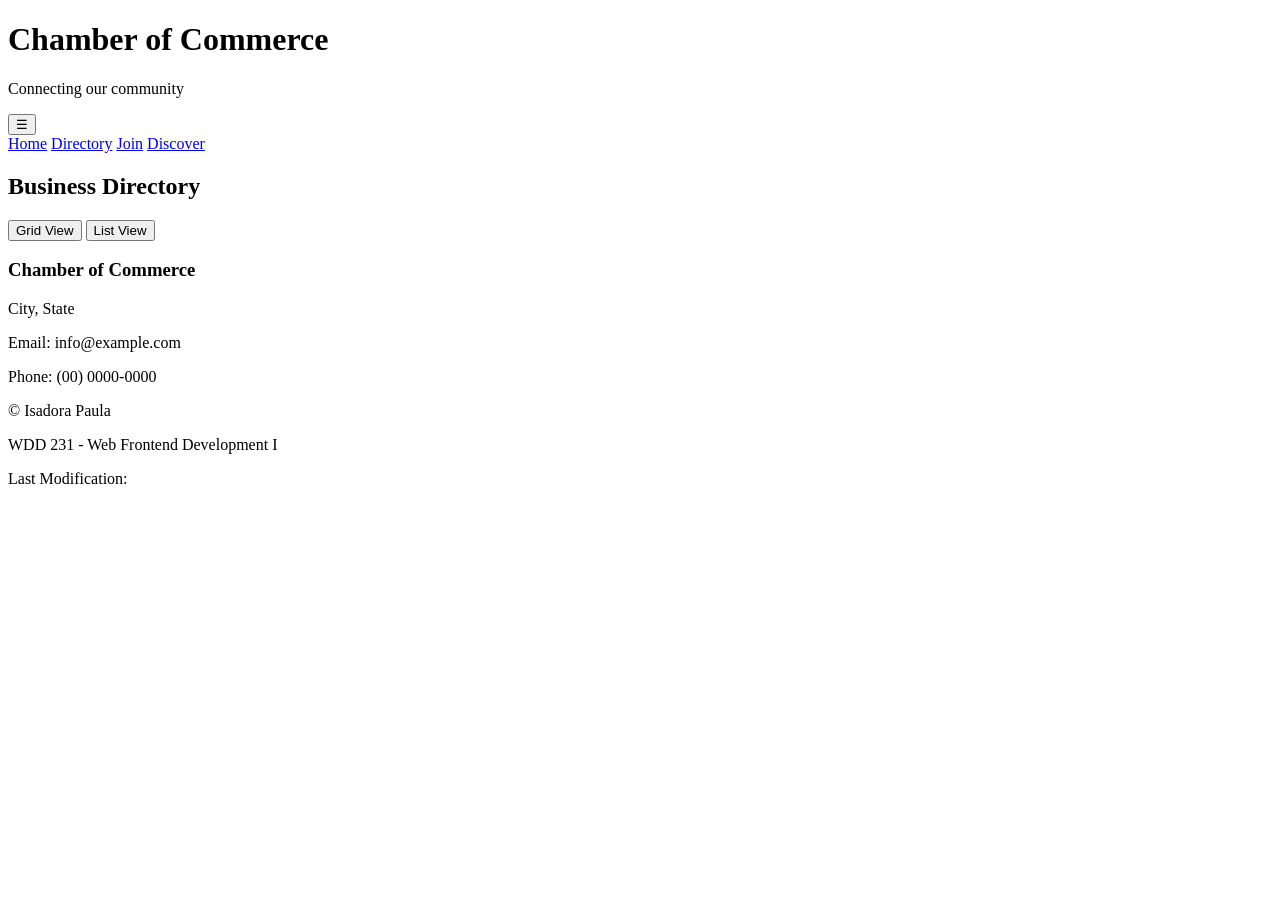
==== chamber/directory.html @ 8e3ac062 "W02 Learning Activity: Social Media Meta" ====
<!DOCTYPE html>
<html lang="en">
<head>
    <meta charset="UTF-8">
    <meta name="viewport" content="width=device-width, initial-scale=1.0">

    <meta name="description" content="Official business directory of the Chamber of Commerce. Discover local businesses, services and community partners.">
    <meta name="author" content="Isadora Paula">

    <title>Business Directory | Chamber of Commerce</title>

    <link rel="icon" href="images/isfavicon.ico">

    <!-- Open Graph / Facebook -->
    <meta property="og:title" content="Business Directory | Chamber of Commerce">
    <meta property="og:description" content="Discover local businesses and services in our community.">
    <meta property="og:image" content="https://username.github.io/wdd231/chamber/images/thumbnail.jpg">
    <meta property="og:url" content="https://username.github.io/wdd231/chamber/directory.html">
    <meta property="og:type" content="website">

    <!-- CSS -->
    <link rel="stylesheet" href="styles/normalize.css">
    <link rel="stylesheet" href="styles/small.css">
    <link rel="stylesheet" href="styles/large.css">

    <!-- JavaScript -->
    <script src="scripts/directory.js" defer></script>
</head>

<body>

    <header>
        <div class="site-name">
            <h1>Chamber of Commerce</h1>
            <p>Connecting our community</p>
        </div>

        <button id="menu-button" aria-label="Open navigation menu">
            ☰
        </button>

        <nav id="navigation">
            <a href="index.html">Home</a>
            <a href="directory.html" class="active">Directory</a>
            <a href="#">Join</a>
            <a href="#">Discover</a>
        </nav>
    </header>

    <main>
        <h2>Business Directory</h2>

        <div class="view-options">
            <button id="grid-view">Grid View</button>
            <button id="list-view">List View</button>
        </div>

        <div id="members-container" class="grid">
            <!-- Members will be loaded here using JavaScript -->
        </div>
    </main>

    <footer>
        <div class="contact-info">
            <h3>Chamber of Commerce</h3>
            <p>City, State</p>
            <p>Email: info@example.com</p>
            <p>Phone: (00) 0000-0000</p>
        </div>

        <div class="development-info">
            <p>&copy; <span id="current-year"></span> Isadora Paula</p>
            <p>WDD 231 - Web Frontend Development I</p>
            <p>Last Modification: <span id="last-modified"></span></p>
        </div>
    </footer>

</body>
</html>
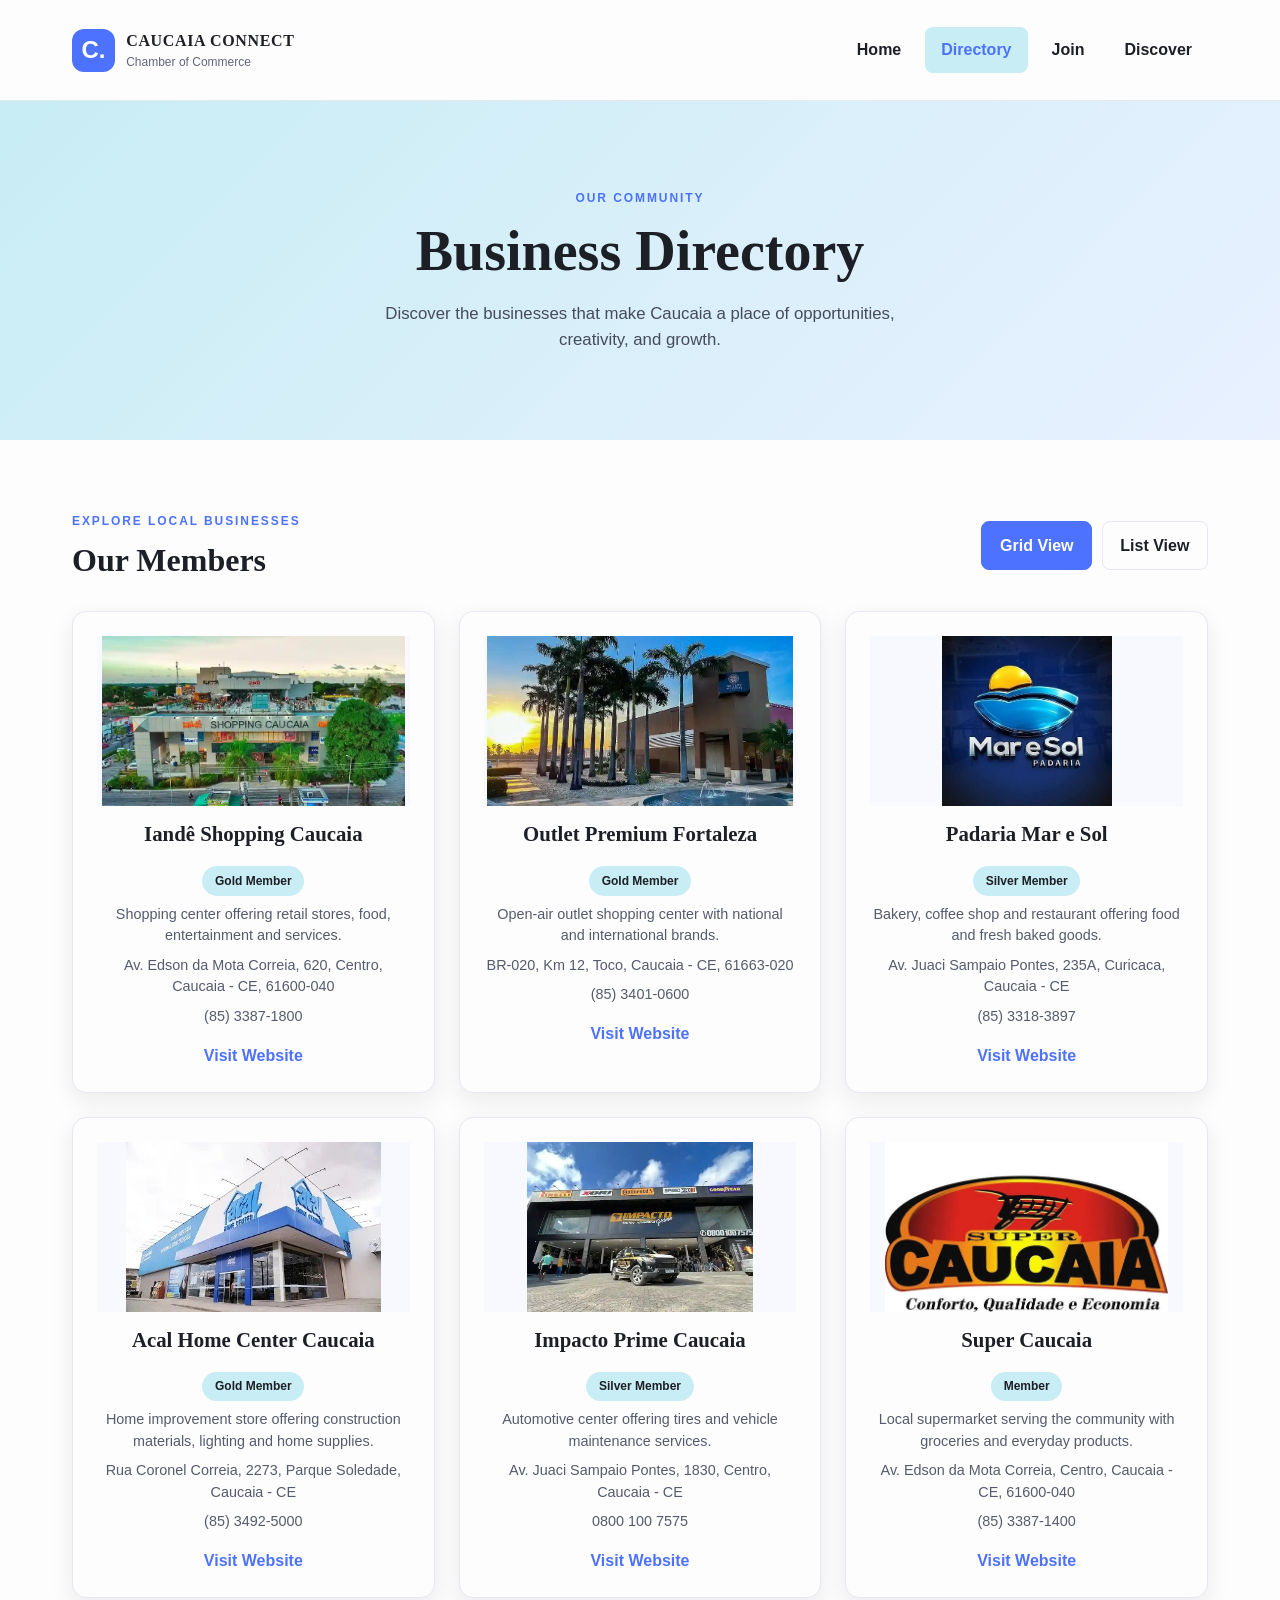
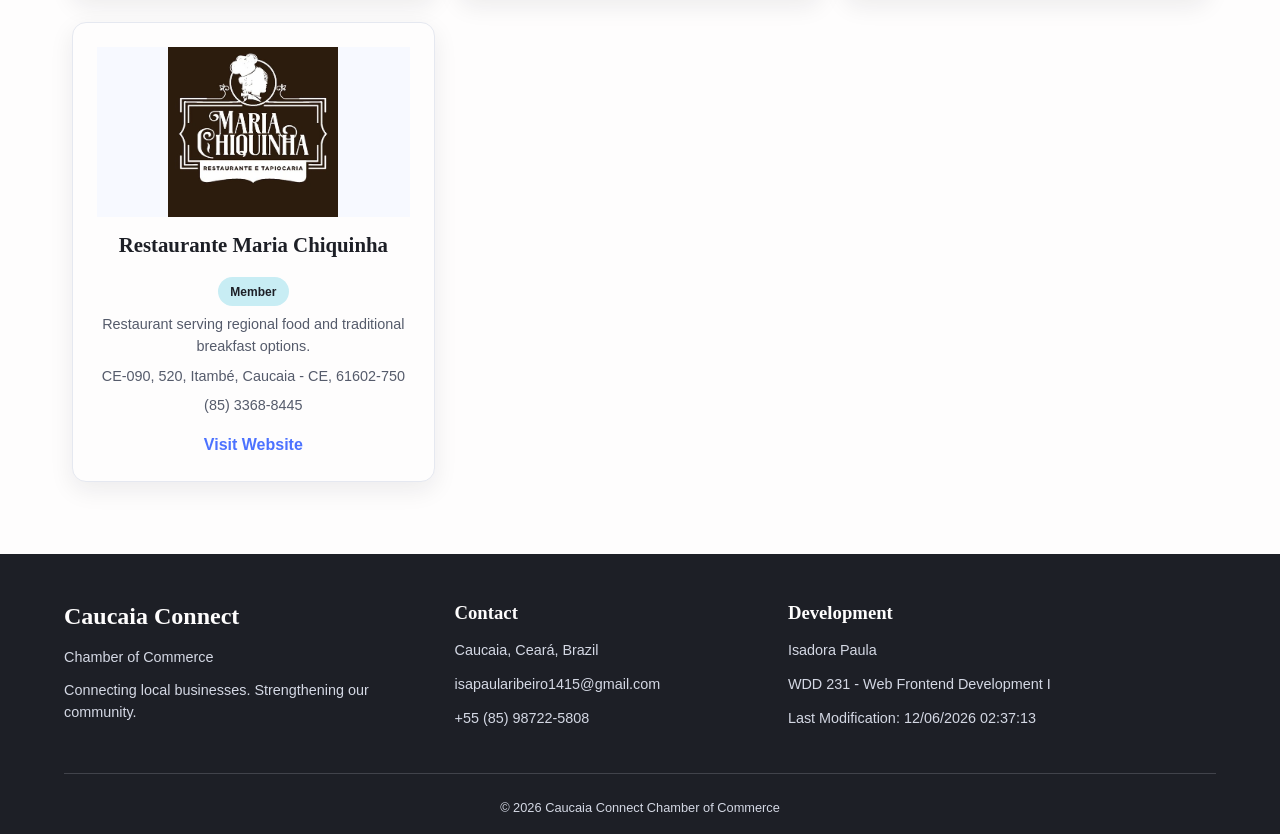
==== commit 995786b7: "W02 Assignment: Chamber Directory Page" ====
--- a/chamber/directory.html
+++ b/chamber/directory.html
@@ -5,21 +5,22 @@
     <meta charset="UTF-8">
     <meta name="viewport" content="width=device-width, initial-scale=1.0">
 
-    <meta name="description" content="Official business directory of the Chamber of Commerce. Discover local businesses, services and community partners.">
+    <!-- SEO -->
+    <title>Business Directory | Caucaia Connect</title>
+    <meta name="description" content="Explore local businesses in Caucaia, Ceará, Brazil. Connect with entrepreneurs, discover services, and support our community.">
     <meta name="author" content="Isadora Paula">
 
-    <title>Business Directory | Chamber of Commerce</title>
-
+    <!-- Favicon -->
     <link rel="icon" href="images/isfavicon.ico">
 
-    <!-- Open Graph / Facebook -->
-    <meta property="og:title" content="Business Directory | Chamber of Commerce">
-    <meta property="og:description" content="Discover local businesses and services in our community.">
-    <meta property="og:image" content="https://username.github.io/wdd231/chamber/images/thumbnail.jpg">
-    <meta property="og:url" content="https://username.github.io/wdd231/chamber/directory.html">
+    <!-- Facebook Open Graph -->
     <meta property="og:type" content="website">
+    <meta property="og:title" content="Business Directory | Caucaia Connect">
+    <meta property="og:description" content="Connecting local businesses. Strengthening our community.">
+    <meta property="og:image" content="https://isa-dotcom.github.io/wdd231/chamber/images/thumbnail.jpg">
+    <meta property="og:url" content="https://isa-dotcom.github.io/wdd231/chamber/directory.html">
 
-    <!-- CSS -->
+    <!-- Styles -->
     <link rel="stylesheet" href="styles/normalize.css">
     <link rel="stylesheet" href="styles/small.css">
     <link rel="stylesheet" href="styles/large.css">
@@ -29,52 +30,113 @@
 </head>
 
 <body>
+    <header>
+        <div class="header-container">
+            <div class="branding">
+                <a href="index.html" class="logo">
+                    <span class="logo-icon">C.</span>
+                    <span class="logo-text">
+                        <strong>CAUCAIA CONNECT</strong>
+                        <small>Chamber of Commerce</small>
+                    </span>
+                </a>
+            </div>
 
-    <header>
-        <div class="site-name">
-            <h1>Chamber of Commerce</h1>
-            <p>Connecting our community</p>
+            <button id="menu-button"
+                    type="button"
+                    aria-label="Open navigation menu"
+                    aria-expanded="false"
+                    aria-controls="navigation">
+                ☰
+            </button>
+
+            <nav id="navigation" aria-label="Main navigation">
+                <a href="index.html">Home</a>
+                <a href="directory.html" class="active" aria-current="page">Directory</a>
+                <a href="join.html">Join</a>
+                <a href="discover.html">Discover</a>
+            </nav>
         </div>
-
-        <button id="menu-button" aria-label="Open navigation menu">
-            ☰
-        </button>
-
-        <nav id="navigation">
-            <a href="index.html">Home</a>
-            <a href="directory.html" class="active">Directory</a>
-            <a href="#">Join</a>
-            <a href="#">Discover</a>
-        </nav>
     </header>
 
     <main>
-        <h2>Business Directory</h2>
+        <section class="page-intro">
+            <div class="intro-content">
+                <p class="eyebrow">OUR COMMUNITY</p>
+                <h1>Business Directory</h1>
+                <p>
+                    Discover the businesses that make Caucaia
+                    a place of opportunities, creativity,
+                    and growth.
+                </p>
+            </div>
+        </section>
 
-        <div class="view-options">
-            <button id="grid-view">Grid View</button>
-            <button id="list-view">List View</button>
-        </div>
+        <section class="directory-section" aria-labelledby="directory-heading">
+            <div class="directory-header">
+                <div>
+                    <p class="eyebrow">EXPLORE LOCAL BUSINESSES</p>
+                    <h2 id="directory-heading">Our Members</h2>
+                </div>
 
-        <div id="members-container" class="grid">
-            <!-- Members will be loaded here using JavaScript -->
-        </div>
+                <div class="view-options" aria-label="Directory display options">
+                    <button id="grid-view"
+                            type="button"
+                            class="view-button active"
+                            aria-pressed="true">
+                        Grid View
+                    </button>
+
+                    <button id="list-view"
+                            type="button"
+                            class="view-button"
+                            aria-pressed="false">
+                        List View
+                    </button>
+                </div>
+            </div>
+
+            <div id="members-container" class="grid">
+                <!-- Member cards generated by JavaScript -->
+            </div>
+        </section>
     </main>
 
     <footer>
-        <div class="contact-info">
-            <h3>Chamber of Commerce</h3>
-            <p>City, State</p>
-            <p>Email: info@example.com</p>
-            <p>Phone: (00) 0000-0000</p>
+        <div class="footer-container">
+            <div class="footer-brand">
+                <h2>Caucaia Connect</h2>
+                <p>Chamber of Commerce</p>
+                <p>
+                    Connecting local businesses.
+                    Strengthening our community.
+                </p>
+            </div>
+
+            <div class="footer-contact">
+                <h3>Contact</h3>
+                <p>Caucaia, Ceará, Brazil</p>
+                <p>isapaularibeiro1415@gmail.com</p>
+                <p>+55 (85) 98722-5808</p>
+            </div>
+
+            <div class="footer-info">
+                <h3>Development</h3>
+                <p>Isadora Paula</p>
+                <p>WDD 231 - Web Frontend Development I</p>
+                <p>
+                    Last Modification:
+                    <span id="last-modified"></span>
+                </p>
+            </div>
         </div>
 
-        <div class="development-info">
-            <p>&copy; <span id="current-year"></span> Isadora Paula</p>
-            <p>WDD 231 - Web Frontend Development I</p>
-            <p>Last Modification: <span id="last-modified"></span></p>
+        <div class="footer-bottom">
+            <p>
+                &copy; <span id="current-year"></span>
+                Caucaia Connect Chamber of Commerce
+            </p>
         </div>
     </footer>
-
 </body>
 </html>
--- a/chamber/styles/small.css
+++ b/chamber/styles/small.css
@@ -0,0 +1,484 @@
+
+/* ========================================
+   CAUCAIA CONNECT
+   MOBILE FIRST - SMALL SCREENS
+======================================== */
+
+/* COLOR VARIABLES */
+:root {
+    --primary: #4c72ff;
+    --secondary: #7c98ff;
+    --light-blue: #c8edf4;
+    --dark: #1d1f26;
+    --black: #000000;
+    --white: #fefdfd;
+
+    --background: #fefdfd;
+    --text: #1d1f26;
+
+    --border: #e5e8f0;
+    --shadow: 0 8px 24px rgba(29, 31, 38, 0.08);
+
+    --font-heading: 'Roca Two', Georgia, serif;
+    --font-body: 'Glacial Indifference', Arial, sans-serif;
+}
+
+/* GENERAL */
+* {
+    box-sizing: border-box;
+}
+
+html {
+    scroll-behavior: smooth;
+}
+
+body {
+    font-family: var(--font-body);
+    background-color: var(--background);
+    color: var(--text);
+    font-size: 16px;
+    line-height: 1.5;
+    overflow-wrap: break-word;
+}
+
+h1,
+h2,
+h3 {
+    font-family: var(--font-heading);
+    color: var(--dark);
+    line-height: 1.2;
+}
+
+p {
+    margin-bottom: 0.75rem;
+}
+
+button {
+    border: none;
+    font: inherit;
+    cursor: pointer;
+}
+
+a {
+    text-decoration: none;
+    color: inherit;
+}
+
+img {
+    max-width: 100%;
+    display: block;
+}
+
+/* ACCESSIBILITY */
+:focus-visible {
+    outline: 3px solid var(--primary);
+    outline-offset: 3px;
+}
+
+/* HEADER */
+header {
+    background-color: var(--white);
+    border-bottom: 1px solid var(--border);
+    position: relative;
+    z-index: 10;
+}
+
+.header-container {
+    max-width: 1200px;
+    margin: 0 auto;
+    padding: 1rem 5%;
+
+    display: flex;
+    justify-content: space-between;
+    align-items: center;
+    flex-wrap: wrap;
+
+    min-height: 100px;
+}
+
+/* BRANDING */
+.logo {
+    display: flex;
+    align-items: center;
+    gap: 0.7rem;
+}
+
+.logo-icon {
+    width: 43px;
+    height: 43px;
+    flex-shrink: 0;
+
+    background-color: var(--primary);
+    color: var(--white);
+    border-radius: 12px;
+
+    display: grid;
+    place-items: center;
+
+    font-size: 1.5rem;
+    font-weight: bold;
+}
+
+.logo-text {
+    display: flex;
+    flex-direction: column;
+}
+
+.logo-text strong {
+    font-family: var(--font-heading);
+    font-size: 1rem;
+    letter-spacing: 0.04em;
+    color: var(--dark);
+}
+
+.logo-text small {
+    color: #626779;
+    font-size: 0.75rem;
+}
+
+/* MOBILE MENU BUTTON */
+#menu-button {
+    background-color: var(--light-blue);
+    color: var(--dark);
+    font-size: 1.5rem;
+    padding: 0.4rem 0.8rem;
+    border-radius: 8px;
+}
+
+/* NAVIGATION */
+#navigation {
+    display: none;
+    flex-direction: column;
+    width: 100%;
+    gap: 0.3rem;
+    padding-top: 1rem;
+}
+
+#navigation.open {
+    display: flex;
+}
+
+#navigation a {
+    padding: 0.8rem 1rem;
+    color: var(--dark);
+    border-radius: 8px;
+    font-weight: 600;
+    transition: background-color 0.3s ease;
+}
+
+#navigation a:hover,
+#navigation a.active {
+    background-color: var(--light-blue);
+    color: var(--primary);
+}
+
+/* PAGE INTRO */
+.page-intro {
+    background: linear-gradient(
+        135deg,
+        var(--light-blue),
+        #e9f1ff
+    );
+
+    padding: 4rem 5%;
+    text-align: center;
+}
+
+.intro-content {
+    max-width: 750px;
+    margin: 0 auto;
+}
+
+.eyebrow {
+    color: var(--primary);
+    font-size: 0.75rem;
+    font-weight: bold;
+    letter-spacing: 0.16em;
+    text-transform: uppercase;
+    margin-bottom: 0.7rem;
+}
+
+.page-intro h1 {
+    font-size: clamp(2.2rem, 8vw, 3.5rem);
+    margin-bottom: 1rem;
+}
+
+.page-intro p:last-child {
+    max-width: 580px;
+    margin: 0 auto;
+    color: #454b5b;
+    font-size: 1.05rem;
+}
+
+/* DIRECTORY SECTION */
+.directory-section {
+    max-width: 1200px;
+    margin: 0 auto;
+    padding: 3rem 5%;
+}
+
+.directory-header {
+    display: flex;
+    flex-direction: column;
+    gap: 1.5rem;
+    margin-bottom: 2rem;
+}
+
+.directory-header h2 {
+    font-size: 2rem;
+}
+
+/* VIEW BUTTONS */
+.view-options {
+    display: flex;
+    flex-wrap: wrap;
+    gap: 0.6rem;
+}
+
+.view-button {
+    padding: 0.7rem 1.1rem;
+
+    background-color: var(--white);
+    color: var(--dark);
+
+    border: 1px solid var(--border);
+    border-radius: 8px;
+
+    font-weight: bold;
+    transition: background-color 0.3s ease,
+                color 0.3s ease;
+}
+
+.view-button:hover,
+.view-button.active {
+    background-color: var(--primary);
+    color: var(--white);
+    border-color: var(--primary);
+}
+
+/* MEMBERS GRID */
+
+#members-container {
+    display: grid;
+    grid-template-columns: minmax(0, 1fr);
+    gap: 1.5rem;
+
+    min-width: 0;
+
+    /* Reserve space while JSON loads */
+    min-height: 1800px;
+}
+
+@media screen and (min-width: 700px) {
+    #members-container {
+        min-height: 1100px;
+    }
+}
+
+@media screen and (min-width: 1000px) {
+    #members-container {
+        min-height: 850px;
+    }
+}
+
+/* MEMBER CARD */
+.member-card {
+    min-width: 0;
+    background-color: var(--white);
+
+    border: 1px solid var(--border);
+    border-radius: 14px;
+    overflow: hidden;
+
+    box-shadow: var(--shadow);
+    padding: 1.5rem;
+
+    text-align: center;
+
+    transition: box-shadow 0.3s ease;
+}
+
+.member-card:hover {
+    box-shadow: 0 12px 30px rgba(29, 31, 38, 0.12);
+}
+
+/* MEMBER IMAGE */
+.member-card img {
+    display: block;
+
+    width: 100%;
+    height: 170px;
+
+    aspect-ratio: 3 / 2;
+    object-fit: contain;
+    object-position: center;
+
+    margin: 0 auto 1rem;
+
+    background-color: #f7f9ff;
+}
+
+/* MEMBER INFORMATION */
+.member-card h3 {
+    font-size: 1.3rem;
+    margin-bottom: 0.7rem;
+}
+
+.member-card p {
+    font-size: 0.9rem;
+    color: #555b6b;
+    margin-bottom: 0.5rem;
+    overflow-wrap: anywhere;
+}
+
+.member-card a {
+    display: inline-block;
+    color: var(--primary);
+    font-weight: bold;
+    margin-top: 0.5rem;
+}
+
+.member-card a:hover {
+    text-decoration: underline;
+}
+
+/* MEMBERSHIP BADGE */
+.membership-level {
+    display: inline-block;
+
+    background-color: var(--light-blue);
+    color: var(--dark);
+
+    padding: 0.35rem 0.8rem;
+    border-radius: 20px;
+
+    font-size: 0.75rem;
+    font-weight: bold;
+
+    margin: 0.5rem 0;
+}
+
+/* LIST VIEW */
+#members-container.list {
+    display: flex;
+    flex-direction: column;
+    gap: 0;
+}
+
+#members-container.list .member-card {
+    display: flex;
+    flex-direction: column;
+    align-items: flex-start;
+
+    text-align: left;
+
+    box-shadow: none;
+    border-radius: 0;
+    border: none;
+    border-bottom: 1px solid var(--border);
+
+    padding: 1.2rem 0;
+}
+
+#members-container.list .member-card img {
+    display: none;
+}
+
+#members-container.list .member-card:hover {
+    transform: none;
+    background-color: #f6f8ff;
+}
+
+/* LOADING AND ERROR MESSAGES */
+.loading-message,
+.error-message {
+    padding: 2rem;
+    text-align: center;
+    color: #555b6b;
+}
+
+
+/* FOOTER */
+footer {
+    background-color: var(--dark);
+    color: var(--white);
+    padding: 3rem 5% 1rem;
+
+    /* Keep footer layout predictable */
+    min-height: 280px;
+}
+
+.footer-container {
+    max-width: 1200px;
+    margin: 0 auto;
+
+    display: grid;
+    grid-template-columns: minmax(0, 1fr);
+    gap: 2rem;
+}
+
+.footer-brand,
+.footer-contact,
+.footer-info {
+    min-width: 0;
+}
+
+footer h2,
+footer h3 {
+    color: var(--white);
+    margin-bottom: 1rem;
+}
+
+footer h2 {
+    font-size: 1.5rem;
+}
+
+footer p {
+    color: #d4d8e4;
+    font-size: 0.9rem;
+}
+
+.footer-bottom {
+    max-width: 1200px;
+    margin: 2rem auto 0;
+    padding-top: 1.5rem;
+    border-top: 1px solid #41434b;
+    text-align: center;
+}
+
+.footer-bottom p {
+    margin-bottom: 0;
+    font-size: 0.8rem;
+}
+
+/* VERY SMALL SCREENS */
+@media screen and (max-width: 360px) {
+
+    .logo-text strong {
+        font-size: 0.85rem;
+    }
+
+    .logo-text small {
+        font-size: 0.65rem;
+    }
+
+    .view-button {
+        padding: 0.6rem 0.8rem;
+        font-size: 0.85rem;
+    }
+
+    .member-card {
+        padding: 1rem;
+    }
+}
+
+/* REDUCED MOTION ACCESSIBILITY */
+@media (prefers-reduced-motion: reduce) {
+
+    *,
+    *::before,
+    *::after {
+        scroll-behavior: auto !important;
+        transition-duration: 0.01ms !important;
+    }
+}
--- a/chamber/styles/large.css
+++ b/chamber/styles/large.css
@@ -0,0 +1,136 @@
+
+/* ========================================
+   CAUCAIA CONNECT
+   LARGE SCREENS
+======================================== */
+
+/* TABLETS AND SMALL DESKTOPS */
+@media screen and (min-width: 700px) {
+
+    /* HEADER */
+    .header-container {
+        flex-wrap: nowrap;
+        padding: 1.2rem 4%;
+        min-height: 100px;
+    }
+
+    /* HIDE MOBILE MENU */
+    #menu-button {
+        display: none;
+    }
+
+    /* DESKTOP NAVIGATION */
+    #navigation {
+        display: flex;
+        flex-direction: row;
+        align-items: center;
+        justify-content: flex-end;
+
+        width: auto;
+        padding-top: 0;
+        gap: 0.5rem;
+    }
+
+    #navigation a {
+        padding: 0.7rem 1rem;
+    }
+
+    /* PAGE INTRO */
+    .page-intro {
+        padding: 5.5rem 5%;
+    }
+
+    .page-intro h1 {
+        font-size: 3.5rem;
+    }
+
+    /* DIRECTORY */
+    .directory-section {
+        padding: 4rem 4%;
+    }
+
+    .directory-header {
+        flex-direction: row;
+        justify-content: space-between;
+        align-items: center;
+    }
+
+    /* MEMBER GRID */
+    #members-container {
+        grid-template-columns: repeat(2, minmax(0, 1fr));
+        gap: 1.5rem;
+    }
+
+    /* MEMBER LIST */
+    #members-container.list {
+        display: flex;
+        flex-direction: column;
+    }
+
+    #members-container.list .member-card {
+        flex-direction: row;
+        align-items: center;
+        justify-content: flex-start;
+        gap: 1rem;
+    }
+
+    #members-container.list .member-card img {
+        display: block;
+
+        width: 100px;
+        height: 80px;
+
+        aspect-ratio: 5 / 4;
+        object-fit: contain;
+
+        margin: 0 1rem 0 0;
+        flex-shrink: 0;
+    }
+
+    /* FOOTER */
+    .footer-container {
+        grid-template-columns: repeat(2, minmax(0, 1fr));
+        gap: 3rem;
+    }
+}
+
+
+/* DESKTOP SCREENS */
+@media screen and (min-width: 1000px) {
+
+    .header-container {
+        padding: 1.2rem 2rem;
+    }
+
+    /* THREE-COLUMN GRID */
+    #members-container {
+        grid-template-columns: repeat(3, minmax(0, 1fr));
+    }
+
+    /* LIST VIEW ALWAYS ONE COLUMN */
+    #members-container.list {
+        display: flex;
+        flex-direction: column;
+    }
+
+    .directory-section {
+        padding: 4.5rem 2rem;
+    }
+
+    /* FOOTER */
+    .footer-container {
+        grid-template-columns: 1.2fr 1fr 1.5fr;
+    }
+}
+
+
+/* LARGE DESKTOP */
+@media screen and (min-width: 1400px) {
+
+    .header-container,
+    .directory-section,
+    .footer-container {
+        max-width: 1200px;
+    }
+
+}
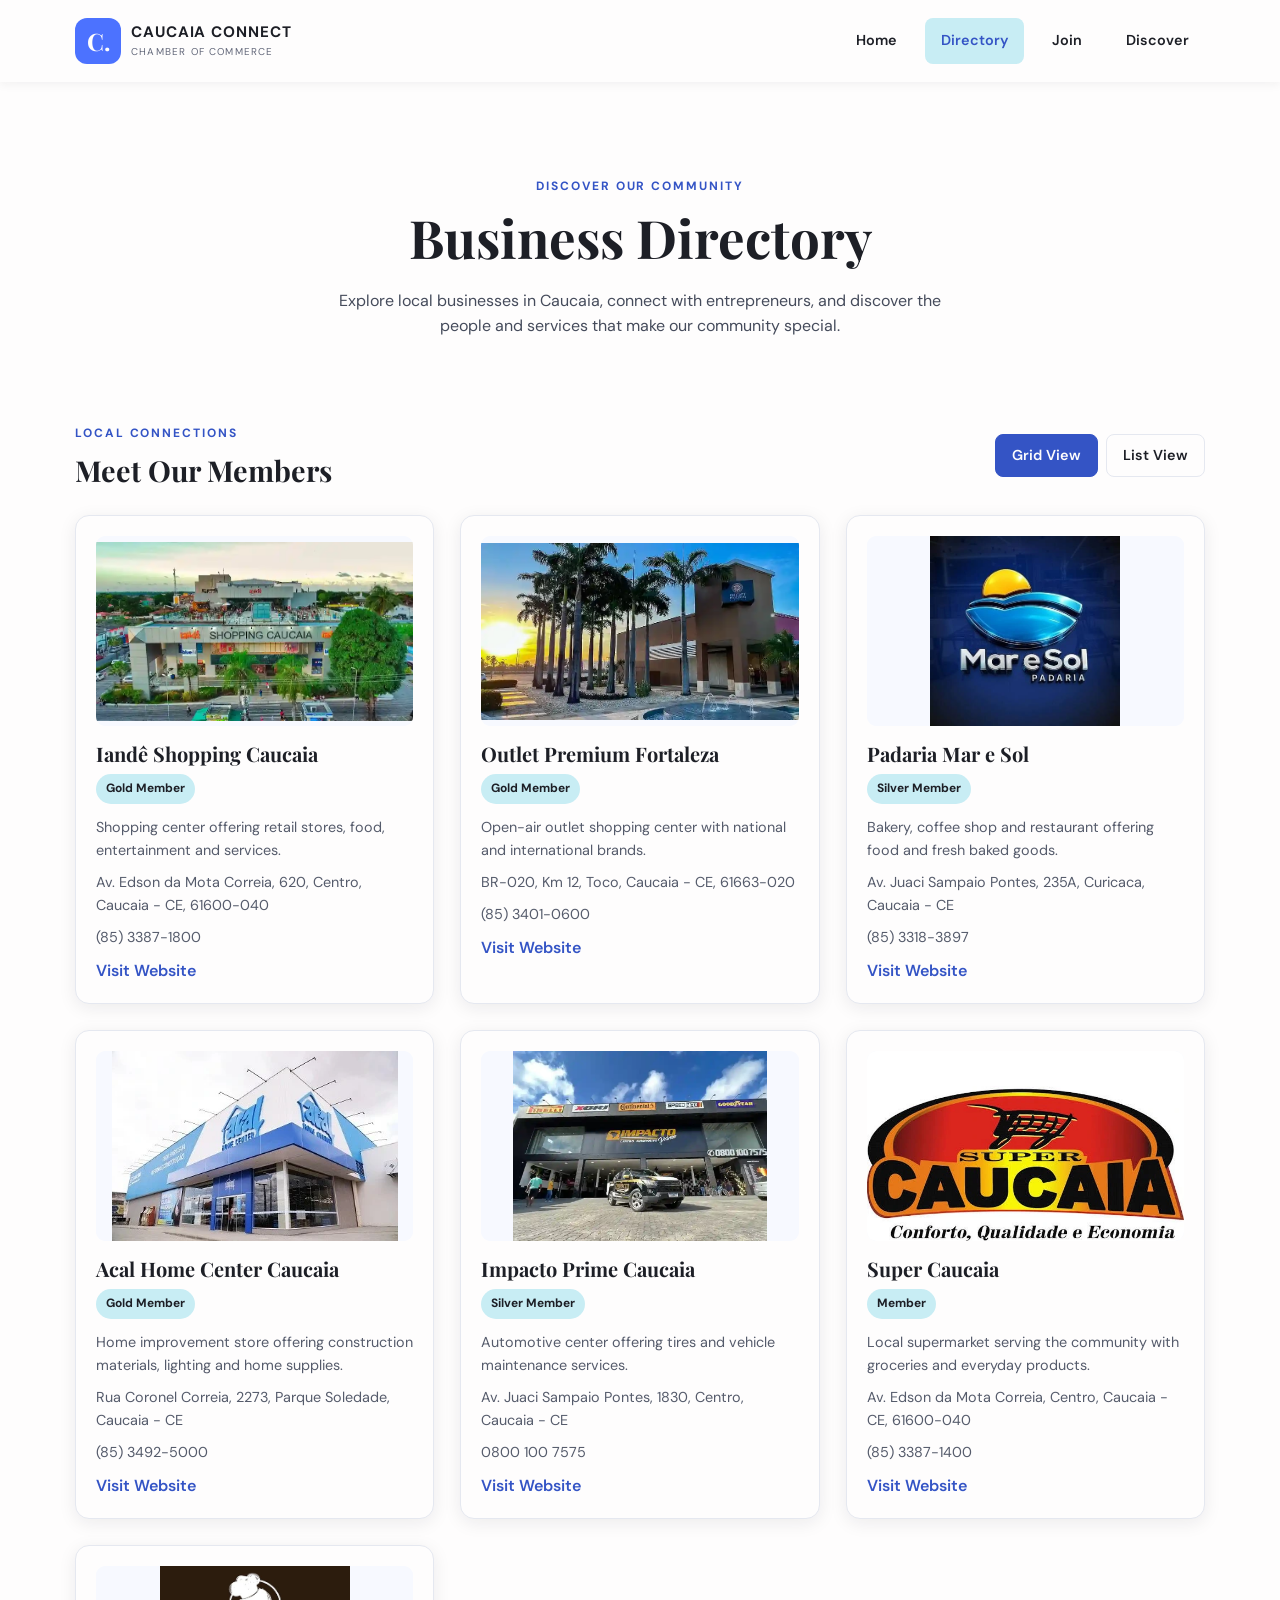
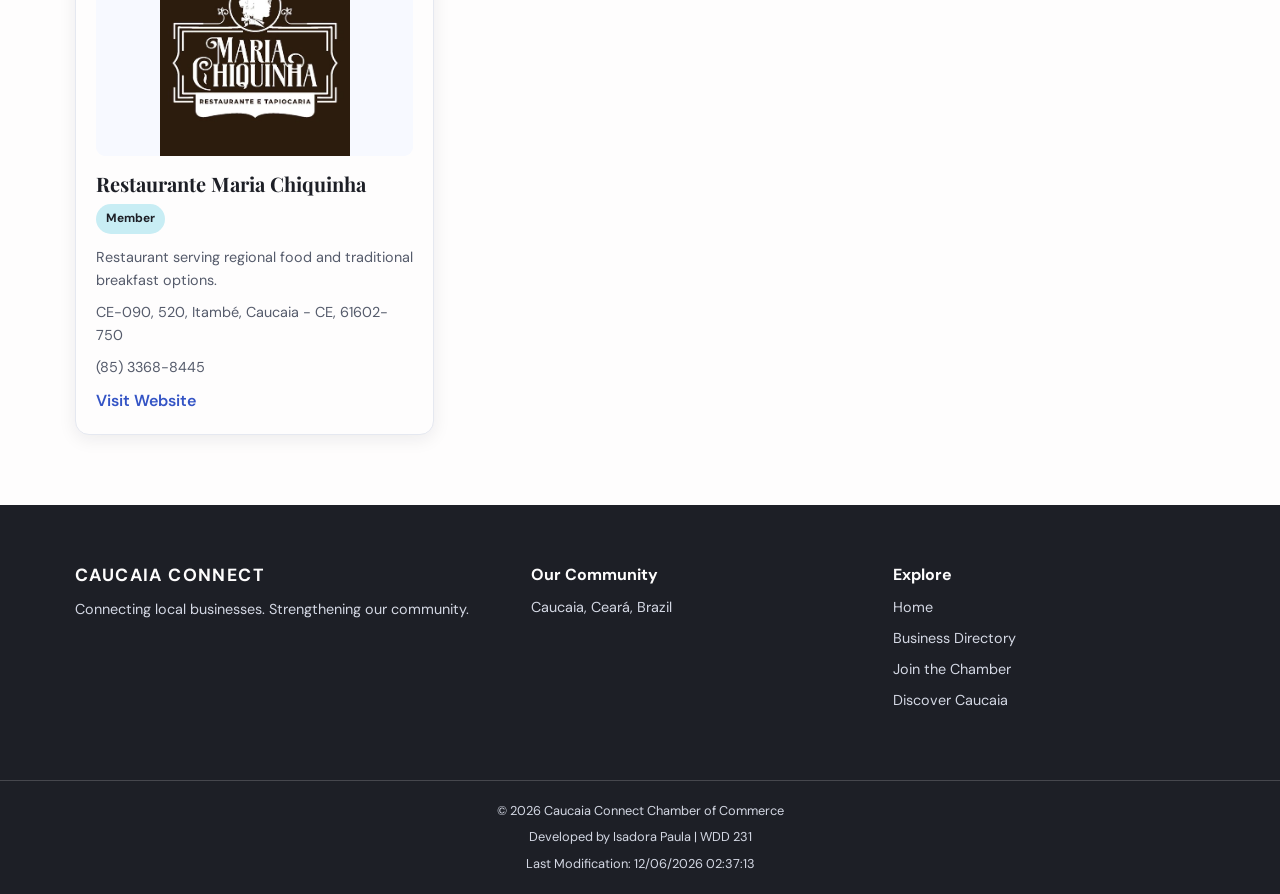
==== commit 3bbfd553: "another changes" ====
--- a/chamber/directory.html
+++ b/chamber/directory.html
@@ -5,22 +5,28 @@
     <meta charset="UTF-8">
     <meta name="viewport" content="width=device-width, initial-scale=1.0">
 
-    <!-- SEO -->
     <title>Business Directory | Caucaia Connect</title>
-    <meta name="description" content="Explore local businesses in Caucaia, Ceará, Brazil. Connect with entrepreneurs, discover services, and support our community.">
+
+    <meta name="description" content="Explore local businesses in Caucaia, Ceará, Brazil. Discover services, connect with entrepreneurs, and support our community.">
+
     <meta name="author" content="Isadora Paula">
+
+    <!-- Open Graph -->
+    <meta property="og:title" content="Caucaia Connect | Local Business Directory">
+    <meta property="og:description" content="Discover local businesses, connect with entrepreneurs, and help strengthen the Caucaia community.">
+    <meta property="og:type" content="website">
+    <meta property="og:image" content="https://isa-dotcom.github.io/wdd231/chamber/images/thumbnail.png">
+    <meta property="og:url" content="https://isa-dotcom.github.io/wdd231/chamber/directory.html">
 
     <!-- Favicon -->
     <link rel="icon" href="images/isfavicon.ico">
 
-    <!-- Facebook Open Graph -->
-    <meta property="og:type" content="website">
-    <meta property="og:title" content="Business Directory | Caucaia Connect">
-    <meta property="og:description" content="Connecting local businesses. Strengthening our community.">
-    <meta property="og:image" content="https://isa-dotcom.github.io/wdd231/chamber/images/thumbnail.jpg">
-    <meta property="og:url" content="https://isa-dotcom.github.io/wdd231/chamber/directory.html">
+    <!-- Google Fonts -->
+    <link rel="preconnect" href="https://fonts.googleapis.com">
+    <link rel="preconnect" href="https://fonts.gstatic.com" crossorigin>
+    <link href="https://fonts.googleapis.com/css2?family=DM+Sans:wght@400;500;600;700&family=Playfair+Display:wght@600;700&display=swap" rel="stylesheet">
 
-    <!-- Styles -->
+    <!-- CSS -->
     <link rel="stylesheet" href="styles/normalize.css">
     <link rel="stylesheet" href="styles/small.css">
     <link rel="stylesheet" href="styles/large.css">
@@ -32,22 +38,19 @@
 <body>
     <header>
         <div class="header-container">
-            <div class="branding">
-                <a href="index.html" class="logo">
-                    <span class="logo-icon">C.</span>
-                    <span class="logo-text">
-                        <strong>CAUCAIA CONNECT</strong>
-                        <small>Chamber of Commerce</small>
-                    </span>
-                </a>
-            </div>
+            <a class="logo" href="index.html" aria-label="Caucaia Connect home">
+                <span class="logo-icon">C.</span>
+                <span class="logo-text">
+                    <strong>CAUCAIA CONNECT</strong>
+                    <small>CHAMBER OF COMMERCE</small>
+                </span>
+            </a>
 
             <button id="menu-button"
-                    type="button"
                     aria-label="Open navigation menu"
                     aria-expanded="false"
                     aria-controls="navigation">
-                ☰
+                <span class="menu-icon"></span>
             </button>
 
             <nav id="navigation" aria-label="Main navigation">
@@ -61,81 +64,73 @@
 
     <main>
         <section class="page-intro">
-            <div class="intro-content">
-                <p class="eyebrow">OUR COMMUNITY</p>
-                <h1>Business Directory</h1>
-                <p>
-                    Discover the businesses that make Caucaia
-                    a place of opportunities, creativity,
-                    and growth.
-                </p>
-            </div>
+            <p class="eyebrow">DISCOVER OUR COMMUNITY</p>
+            <h1>Business Directory</h1>
+            <p>
+                Explore local businesses in Caucaia, connect with entrepreneurs,
+                and discover the people and services that make our community special.
+            </p>
         </section>
 
-        <section class="directory-section" aria-labelledby="directory-heading">
+        <section class="directory-section" aria-labelledby="directory-title">
             <div class="directory-header">
                 <div>
-                    <p class="eyebrow">EXPLORE LOCAL BUSINESSES</p>
-                    <h2 id="directory-heading">Our Members</h2>
+                    <p class="eyebrow">LOCAL CONNECTIONS</p>
+                    <h2 id="directory-title">Meet Our Members</h2>
                 </div>
 
-                <div class="view-options" aria-label="Directory display options">
+                <div class="view-controls" aria-label="Directory display options">
                     <button id="grid-view"
+                            class="view-button active"
                             type="button"
-                            class="view-button active"
+                            aria-label="Display businesses in grid view"
                             aria-pressed="true">
                         Grid View
                     </button>
 
                     <button id="list-view"
+                            class="view-button"
                             type="button"
-                            class="view-button"
+                            aria-label="Display businesses in list view"
                             aria-pressed="false">
                         List View
                     </button>
                 </div>
             </div>
 
-            <div id="members-container" class="grid">
-                <!-- Member cards generated by JavaScript -->
+            <div id="members-container" class="grid-view" aria-live="polite">
+                <p class="loading-message">Loading local businesses...</p>
             </div>
         </section>
     </main>
 
     <footer>
         <div class="footer-container">
-            <div class="footer-brand">
-                <h2>Caucaia Connect</h2>
-                <p>Chamber of Commerce</p>
-                <p>
-                    Connecting local businesses.
-                    Strengthening our community.
-                </p>
-            </div>
+            <section class="footer-brand">
+                <h2>CAUCAIA CONNECT</h2>
+                <p>Connecting local businesses. Strengthening our community.</p>
+            </section>
 
-            <div class="footer-contact">
-                <h3>Contact</h3>
+            <section class="footer-location">
+                <h3>Our Community</h3>
                 <p>Caucaia, Ceará, Brazil</p>
-                <p>isapaularibeiro1415@gmail.com</p>
-                <p>+55 (85) 98722-5808</p>
-            </div>
+            </section>
 
-            <div class="footer-info">
-                <h3>Development</h3>
-                <p>Isadora Paula</p>
-                <p>WDD 231 - Web Frontend Development I</p>
-                <p>
-                    Last Modification:
-                    <span id="last-modified"></span>
-                </p>
-            </div>
+            <section class="footer-info">
+                <h3>Explore</h3>
+                <p><a href="index.html">Home</a></p>
+                <p><a href="directory.html">Business Directory</a></p>
+                <p><a href="join.html">Join the Chamber</a></p>
+                <p><a href="discover.html">Discover Caucaia</a></p>
+            </section>
         </div>
 
         <div class="footer-bottom">
             <p>
-                &copy; <span id="current-year"></span>
-                Caucaia Connect Chamber of Commerce
+                &copy; <span id="current-year"></span> Caucaia Connect Chamber of Commerce
             </p>
+            <p>Developed by Isadora Paula | WDD 231</p>
+            <p>Last Modification: <span id="last-modified"></span></p>
         </div>
     </footer>
 </body>
--- a/chamber/styles/small.css
+++ b/chamber/styles/small.css
@@ -1,29 +1,30 @@
 
-/* ========================================
+/* ================================
    CAUCAIA CONNECT
-   MOBILE FIRST - SMALL SCREENS
-======================================== */
-
-/* COLOR VARIABLES */
+   MAIN STYLESHEET - MOBILE FIRST
+================================ */
+
+/* ROOT VARIABLES */
 :root {
     --primary: #4c72ff;
+    --primary-dark: #3454c5;
     --secondary: #7c98ff;
     --light-blue: #c8edf4;
     --dark: #1d1f26;
     --black: #000000;
     --white: #fefdfd;
-
     --background: #fefdfd;
     --text: #1d1f26;
-
+    --muted: #555b6b;
     --border: #e5e8f0;
-    --shadow: 0 8px 24px rgba(29, 31, 38, 0.08);
-
-    --font-heading: 'Roca Two', Georgia, serif;
-    --font-body: 'Glacial Indifference', Arial, sans-serif;
-}
-
-/* GENERAL */
+
+    --font-heading: "Playfair Display", Georgia, serif;
+    --font-body: "DM Sans", Arial, sans-serif;
+
+    --shadow: 0 4px 18px rgba(29, 31, 38, 0.08);
+}
+
+/* GENERAL RESET */
 * {
     box-sizing: border-box;
 }
@@ -33,116 +34,131 @@
 }
 
 body {
-    font-family: var(--font-body);
+    margin: 0;
     background-color: var(--background);
     color: var(--text);
-    font-size: 16px;
-    line-height: 1.5;
-    overflow-wrap: break-word;
+    font-family: var(--font-body);
+    line-height: 1.6;
+}
+
+img {
+    display: block;
+    max-width: 100%;
+    height: auto;
+}
+
+a {
+    color: var(--primary-dark);
+    text-decoration: none;
+}
+
+a:hover {
+    text-decoration: underline;
+}
+
+button {
+    font: inherit;
 }
 
 h1,
 h2,
 h3 {
+    margin-top: 0;
+    color: var(--dark);
     font-family: var(--font-heading);
-    color: var(--dark);
     line-height: 1.2;
 }
 
 p {
-    margin-bottom: 0.75rem;
-}
-
-button {
-    border: none;
-    font: inherit;
-    cursor: pointer;
-}
-
-a {
-    text-decoration: none;
-    color: inherit;
-}
-
-img {
-    max-width: 100%;
-    display: block;
-}
-
-/* ACCESSIBILITY */
-:focus-visible {
-    outline: 3px solid var(--primary);
-    outline-offset: 3px;
+    margin-top: 0;
 }
 
 /* HEADER */
 header {
-    background-color: var(--white);
-    border-bottom: 1px solid var(--border);
     position: relative;
     z-index: 10;
+    background-color: var(--white);
+    box-shadow: 0 2px 10px rgba(29, 31, 38, 0.06);
 }
 
 .header-container {
+    display: flex;
+    align-items: center;
+    justify-content: space-between;
+    flex-wrap: wrap;
     max-width: 1200px;
+    min-height: 82px;
     margin: 0 auto;
-    padding: 1rem 5%;
-
-    display: flex;
-    justify-content: space-between;
-    align-items: center;
-    flex-wrap: wrap;
-
-    min-height: 100px;
+    padding: 12px 20px;
 }
 
 /* BRANDING */
 .logo {
     display: flex;
     align-items: center;
-    gap: 0.7rem;
+    gap: 10px;
+    color: var(--dark);
+    text-decoration: none;
+}
+
+.logo:hover {
+    text-decoration: none;
 }
 
 .logo-icon {
-    width: 43px;
-    height: 43px;
-    flex-shrink: 0;
-
+    display: flex;
+    align-items: center;
+    justify-content: center;
+    width: 46px;
+    height: 46px;
+    border-radius: 12px;
     background-color: var(--primary);
     color: var(--white);
-    border-radius: 12px;
-
-    display: grid;
-    place-items: center;
-
+    font-family: var(--font-heading);
     font-size: 1.5rem;
-    font-weight: bold;
+    font-weight: 700;
 }
 
 .logo-text {
     display: flex;
     flex-direction: column;
+    line-height: 1.25;
 }
 
 .logo-text strong {
-    font-family: var(--font-heading);
-    font-size: 1rem;
-    letter-spacing: 0.04em;
-    color: var(--dark);
+    color: var(--dark);
+    font-size: 0.95rem;
+    letter-spacing: 0.06em;
 }
 
 .logo-text small {
+    margin-top: 4px;
     color: #626779;
-    font-size: 0.75rem;
+    font-size: 0.62rem;
+    letter-spacing: 0.12em;
 }
 
 /* MOBILE MENU BUTTON */
 #menu-button {
+    display: flex;
+    align-items: center;
+    justify-content: center;
+    width: 44px;
+    height: 44px;
+    border: none;
+    border-radius: 8px;
     background-color: var(--light-blue);
     color: var(--dark);
+    cursor: pointer;
+}
+
+#menu-button::before {
+    content: "☰";
     font-size: 1.5rem;
-    padding: 0.4rem 0.8rem;
-    border-radius: 8px;
+}
+
+#menu-button[aria-expanded="true"]::before {
+    content: "✕";
 }
 
 /* NAVIGATION */
@@ -150,8 +166,7 @@
     display: none;
     flex-direction: column;
     width: 100%;
-    gap: 0.3rem;
-    padding-top: 1rem;
+    padding-top: 12px;
 }
 
 #navigation.open {
@@ -159,326 +174,276 @@
 }
 
 #navigation a {
-    padding: 0.8rem 1rem;
-    color: var(--dark);
+    display: block;
+    padding: 12px 14px;
     border-radius: 8px;
+    color: var(--dark);
     font-weight: 600;
-    transition: background-color 0.3s ease;
+    transition: background-color 0.2s ease, color 0.2s ease;
 }
 
 #navigation a:hover,
 #navigation a.active {
     background-color: var(--light-blue);
-    color: var(--primary);
-}
-
-/* PAGE INTRO */
+    color: var(--primary-dark);
+    text-decoration: none;
+}
+
+/* PAGE INTRODUCTION */
 .page-intro {
-    background: linear-gradient(
-        135deg,
-        var(--light-blue),
-        #e9f1ff
-    );
-
-    padding: 4rem 5%;
+    max-width: 900px;
+    margin: 0 auto;
+    padding: 65px 20px 45px;
     text-align: center;
 }
 
-.intro-content {
-    max-width: 750px;
-    margin: 0 auto;
-}
-
 .eyebrow {
-    color: var(--primary);
+    margin-bottom: 10px;
+    color: var(--primary-dark);
     font-size: 0.75rem;
-    font-weight: bold;
+    font-weight: 700;
     letter-spacing: 0.16em;
     text-transform: uppercase;
-    margin-bottom: 0.7rem;
 }
 
 .page-intro h1 {
-    font-size: clamp(2.2rem, 8vw, 3.5rem);
-    margin-bottom: 1rem;
+    margin-bottom: 18px;
+    font-size: clamp(2rem, 7vw, 3.3rem);
 }
 
 .page-intro p:last-child {
-    max-width: 580px;
-    margin: 0 auto;
+    max-width: 650px;
+    margin-right: auto;
+    margin-bottom: 0;
+    margin-left: auto;
     color: #454b5b;
-    font-size: 1.05rem;
+    font-size: 1rem;
 }
 
 /* DIRECTORY SECTION */
 .directory-section {
     max-width: 1200px;
     margin: 0 auto;
-    padding: 3rem 5%;
+    padding: 20px 20px 70px;
 }
 
 .directory-header {
     display: flex;
     flex-direction: column;
-    gap: 1.5rem;
-    margin-bottom: 2rem;
+    align-items: flex-start;
+    justify-content: space-between;
+    gap: 20px;
+    margin-bottom: 28px;
 }
 
 .directory-header h2 {
-    font-size: 2rem;
-}
-
-/* VIEW BUTTONS */
-.view-options {
+    margin-bottom: 0;
+    font-size: 1.8rem;
+}
+
+/* GRID AND LIST CONTROLS */
+.view-controls {
     display: flex;
     flex-wrap: wrap;
-    gap: 0.6rem;
+    gap: 8px;
 }
 
 .view-button {
-    padding: 0.7rem 1.1rem;
-
-    background-color: var(--white);
-    color: var(--dark);
-
+    min-height: 42px;
+    padding: 9px 16px;
     border: 1px solid var(--border);
     border-radius: 8px;
-
-    font-weight: bold;
-    transition: background-color 0.3s ease,
-                color 0.3s ease;
+    background-color: var(--white);
+    color: var(--dark);
+    font-size: 0.9rem;
+    font-weight: 600;
+    cursor: pointer;
+    transition: background-color 0.2s ease, color 0.2s ease;
 }
 
 .view-button:hover,
 .view-button.active {
-    background-color: var(--primary);
+    border-color: var(--primary-dark);
+    background-color: var(--primary-dark);
     color: var(--white);
-    border-color: var(--primary);
-}
-
-/* MEMBERS GRID */
-
+}
+
+.view-button:focus-visible,
+#menu-button:focus-visible,
+a:focus-visible {
+    outline: 3px solid var(--secondary);
+    outline-offset: 3px;
+}
+
+/* MEMBERS CONTAINER */
 #members-container {
     display: grid;
-    grid-template-columns: minmax(0, 1fr);
-    gap: 1.5rem;
-
+    grid-template-columns: 1fr;
+    gap: 20px;
     min-width: 0;
-
-    /* Reserve space while JSON loads */
-    min-height: 1800px;
-}
-
-@media screen and (min-width: 700px) {
-    #members-container {
-        min-height: 1100px;
-    }
-}
-
-@media screen and (min-width: 1000px) {
-    #members-container {
-        min-height: 850px;
-    }
 }
 
 /* MEMBER CARD */
 .member-card {
-    min-width: 0;
-    background-color: var(--white);
-
+    overflow: hidden;
+    padding: 18px;
     border: 1px solid var(--border);
     border-radius: 14px;
-    overflow: hidden;
-
+    background-color: var(--white);
     box-shadow: var(--shadow);
-    padding: 1.5rem;
-
-    text-align: center;
-
-    transition: box-shadow 0.3s ease;
+    transition: transform 0.2s ease, box-shadow 0.2s ease;
 }
 
 .member-card:hover {
-    box-shadow: 0 12px 30px rgba(29, 31, 38, 0.12);
-}
-
-/* MEMBER IMAGE */
+    transform: translateY(-3px);
+    box-shadow: 0 8px 24px rgba(29, 31, 38, 0.12);
+}
+
 .member-card img {
-    display: block;
-
     width: 100%;
     height: 170px;
-
-    aspect-ratio: 3 / 2;
+    margin-bottom: 16px;
+    border-radius: 9px;
+    background-color: #f7f9ff;
     object-fit: contain;
-    object-position: center;
-
-    margin: 0 auto 1rem;
-
-    background-color: #f7f9ff;
-}
-
-/* MEMBER INFORMATION */
+}
+
 .member-card h3 {
-    font-size: 1.3rem;
-    margin-bottom: 0.7rem;
+    margin-bottom: 8px;
+    font-size: 1.25rem;
 }
 
 .member-card p {
+    margin-bottom: 9px;
+    color: var(--muted);
     font-size: 0.9rem;
-    color: #555b6b;
-    margin-bottom: 0.5rem;
     overflow-wrap: anywhere;
 }
 
 .member-card a {
-    display: inline-block;
-    color: var(--primary);
-    font-weight: bold;
-    margin-top: 0.5rem;
-}
-
-.member-card a:hover {
-    text-decoration: underline;
-}
-
-/* MEMBERSHIP BADGE */
+    color: var(--primary-dark);
+    font-weight: 600;
+    overflow-wrap: anywhere;
+}
+
 .membership-level {
     display: inline-block;
-
+    margin-bottom: 12px;
+    padding: 5px 10px;
+    border-radius: 20px;
     background-color: var(--light-blue);
     color: var(--dark);
-
-    padding: 0.35rem 0.8rem;
-    border-radius: 20px;
-
     font-size: 0.75rem;
-    font-weight: bold;
-
-    margin: 0.5rem 0;
-}
-
-/* LIST VIEW */
-#members-container.list {
-    display: flex;
-    flex-direction: column;
-    gap: 0;
-}
-
-#members-container.list .member-card {
-    display: flex;
-    flex-direction: column;
-    align-items: flex-start;
-
-    text-align: left;
-
-    box-shadow: none;
-    border-radius: 0;
-    border: none;
-    border-bottom: 1px solid var(--border);
-
-    padding: 1.2rem 0;
-}
-
-#members-container.list .member-card img {
-    display: none;
-}
-
-#members-container.list .member-card:hover {
-    transform: none;
-    background-color: #f6f8ff;
+    font-weight: 700;
 }
 
 /* LOADING AND ERROR MESSAGES */
 .loading-message,
 .error-message {
-    padding: 2rem;
+    grid-column: 1 / -1;
+    padding: 30px 15px;
+    color: var(--muted);
     text-align: center;
-    color: #555b6b;
-}
-
+}
+
+.error-message {
+    color: #a32121;
+}
+
+/* LIST VIEW */
+#members-container.list-view {
+    display: flex;
+    flex-direction: column;
+    gap: 12px;
+}
+
+#members-container.list-view .member-card {
+    display: grid;
+    grid-template-columns: 1fr;
+    gap: 8px;
+    padding: 18px;
+}
+
+#members-container.list-view .member-card img {
+    display: none;
+}
+
+#members-container.list-view .member-card h3 {
+    margin-bottom: 4px;
+}
+
+#members-container.list-view .member-card p {
+    margin-bottom: 4px;
+}
 
 /* FOOTER */
 footer {
     background-color: var(--dark);
     color: var(--white);
-    padding: 3rem 5% 1rem;
-
-    /* Keep footer layout predictable */
-    min-height: 280px;
 }
 
 .footer-container {
+    display: grid;
+    grid-template-columns: 1fr;
+    gap: 30px;
     max-width: 1200px;
     margin: 0 auto;
-
-    display: grid;
-    grid-template-columns: minmax(0, 1fr);
-    gap: 2rem;
-}
-
-.footer-brand,
-.footer-contact,
-.footer-info {
-    min-width: 0;
+    padding: 45px 20px;
 }
 
 footer h2,
 footer h3 {
+    margin-bottom: 12px;
     color: var(--white);
-    margin-bottom: 1rem;
+    font-family: var(--font-body);
 }
 
 footer h2 {
-    font-size: 1.5rem;
+    font-size: 1.1rem;
+    letter-spacing: 0.08em;
+}
+
+footer h3 {
+    font-size: 1rem;
 }
 
 footer p {
+    margin-bottom: 8px;
     color: #d4d8e4;
     font-size: 0.9rem;
 }
 
+footer a {
+    color: #d4d8e4;
+}
+
+footer a:hover {
+    color: var(--white);
+}
+
 .footer-bottom {
-    max-width: 1200px;
-    margin: 2rem auto 0;
-    padding-top: 1.5rem;
-    border-top: 1px solid #41434b;
+    padding: 20px;
+    border-top: 1px solid rgba(254, 253, 253, 0.18);
     text-align: center;
 }
 
 .footer-bottom p {
+    margin-bottom: 6px;
+    font-size: 0.8rem;
+}
+
+.footer-bottom p:last-child {
     margin-bottom: 0;
-    font-size: 0.8rem;
-}
-
-/* VERY SMALL SCREENS */
-@media screen and (max-width: 360px) {
-
-    .logo-text strong {
-        font-size: 0.85rem;
+}
+
+/* REDUCED MOTION */
+@media (prefers-reduced-motion: reduce) {
+    html {
+        scroll-behavior: auto;
     }
 
-    .logo-text small {
-        font-size: 0.65rem;
+    * {
+        transition: none;
+        animation: none;
     }
-
-    .view-button {
-        padding: 0.6rem 0.8rem;
-        font-size: 0.85rem;
-    }
-
-    .member-card {
-        padding: 1rem;
-    }
-}
-
-/* REDUCED MOTION ACCESSIBILITY */
-@media (prefers-reduced-motion: reduce) {
-
-    *,
-    *::before,
-    *::after {
-        scroll-behavior: auto !important;
-        transition-duration: 0.01ms !important;
-    }
-}
+}
--- a/chamber/styles/large.css
+++ b/chamber/styles/large.css
@@ -1,136 +1,135 @@
 
-/* ========================================
+/* ================================
    CAUCAIA CONNECT
-   LARGE SCREENS
-======================================== */
+   TABLET AND DESKTOP STYLES
+================================ */
 
-/* TABLETS AND SMALL DESKTOPS */
+/* TABLETS */
 @media screen and (min-width: 700px) {
 
     /* HEADER */
     .header-container {
         flex-wrap: nowrap;
-        padding: 1.2rem 4%;
-        min-height: 100px;
+        padding: 14px 28px;
     }
 
-    /* HIDE MOBILE MENU */
     #menu-button {
         display: none;
     }
 
-    /* DESKTOP NAVIGATION */
     #navigation {
         display: flex;
         flex-direction: row;
         align-items: center;
         justify-content: flex-end;
-
+        gap: 8px;
         width: auto;
         padding-top: 0;
-        gap: 0.5rem;
     }
 
     #navigation a {
-        padding: 0.7rem 1rem;
+        padding: 10px 13px;
+        font-size: 0.9rem;
     }
 
-    /* PAGE INTRO */
+    /* INTRODUCTION */
     .page-intro {
-        padding: 5.5rem 5%;
-    }
-
-    .page-intro h1 {
-        font-size: 3.5rem;
+        padding-top: 80px;
+        padding-bottom: 55px;
     }
 
     /* DIRECTORY */
     .directory-section {
-        padding: 4rem 4%;
+        padding-right: 28px;
+        padding-left: 28px;
     }
 
     .directory-header {
         flex-direction: row;
-        justify-content: space-between;
         align-items: center;
     }
 
-    /* MEMBER GRID */
     #members-container {
         grid-template-columns: repeat(2, minmax(0, 1fr));
-        gap: 1.5rem;
+        gap: 24px;
     }
 
-    /* MEMBER LIST */
-    #members-container.list {
-        display: flex;
-        flex-direction: column;
+    /* LIST VIEW */
+    #members-container.list-view .member-card {
+        grid-template-columns: 120px 1fr;
+        align-items: center;
+        column-gap: 22px;
     }
 
-    #members-container.list .member-card {
-        flex-direction: row;
-        align-items: center;
-        justify-content: flex-start;
-        gap: 1rem;
-    }
-
-    #members-container.list .member-card img {
+    #members-container.list-view .member-card img {
         display: block;
-
-        width: 100px;
-        height: 80px;
-
-        aspect-ratio: 5 / 4;
+        grid-column: 1;
+        grid-row: 1 / span 5;
+        width: 120px;
+        height: 100px;
+        margin: 0;
         object-fit: contain;
-
-        margin: 0 1rem 0 0;
-        flex-shrink: 0;
     }
 
     /* FOOTER */
     .footer-container {
         grid-template-columns: repeat(2, minmax(0, 1fr));
-        gap: 3rem;
+        gap: 35px;
+        padding: 55px 28px;
     }
 }
 
-
-/* DESKTOP SCREENS */
+/* DESKTOP */
 @media screen and (min-width: 1000px) {
 
     .header-container {
-        padding: 1.2rem 2rem;
+        padding-right: 35px;
+        padding-left: 35px;
     }
 
-    /* THREE-COLUMN GRID */
-    #members-container {
-        grid-template-columns: repeat(3, minmax(0, 1fr));
+    #navigation {
+        gap: 12px;
     }
 
-    /* LIST VIEW ALWAYS ONE COLUMN */
-    #members-container.list {
-        display: flex;
-        flex-direction: column;
+    #navigation a {
+        padding: 11px 16px;
+    }
+
+    .page-intro {
+        padding-top: 95px;
+        padding-bottom: 65px;
     }
 
     .directory-section {
-        padding: 4.5rem 2rem;
+        padding-right: 35px;
+        padding-left: 35px;
     }
 
-    /* FOOTER */
+    #members-container {
+        grid-template-columns: repeat(3, minmax(0, 1fr));
+        gap: 26px;
+    }
+
+    .member-card {
+        padding: 20px;
+    }
+
+    .member-card img {
+        height: 190px;
+    }
+
+    #members-container.list-view .member-card {
+        grid-template-columns: 150px 1fr;
+    }
+
+    #members-container.list-view .member-card img {
+        width: 150px;
+        height: 110px;
+    }
+
     .footer-container {
-        grid-template-columns: 1.2fr 1fr 1.5fr;
+        grid-template-columns: 1.3fr 1fr 1fr;
+        gap: 50px;
+        padding: 60px 35px;
     }
 }
-
-
-/* LARGE DESKTOP */
-@media screen and (min-width: 1400px) {
-
-    .header-container,
-    .directory-section,
-    .footer-container {
-        max-width: 1200px;
-    }
-
-}
